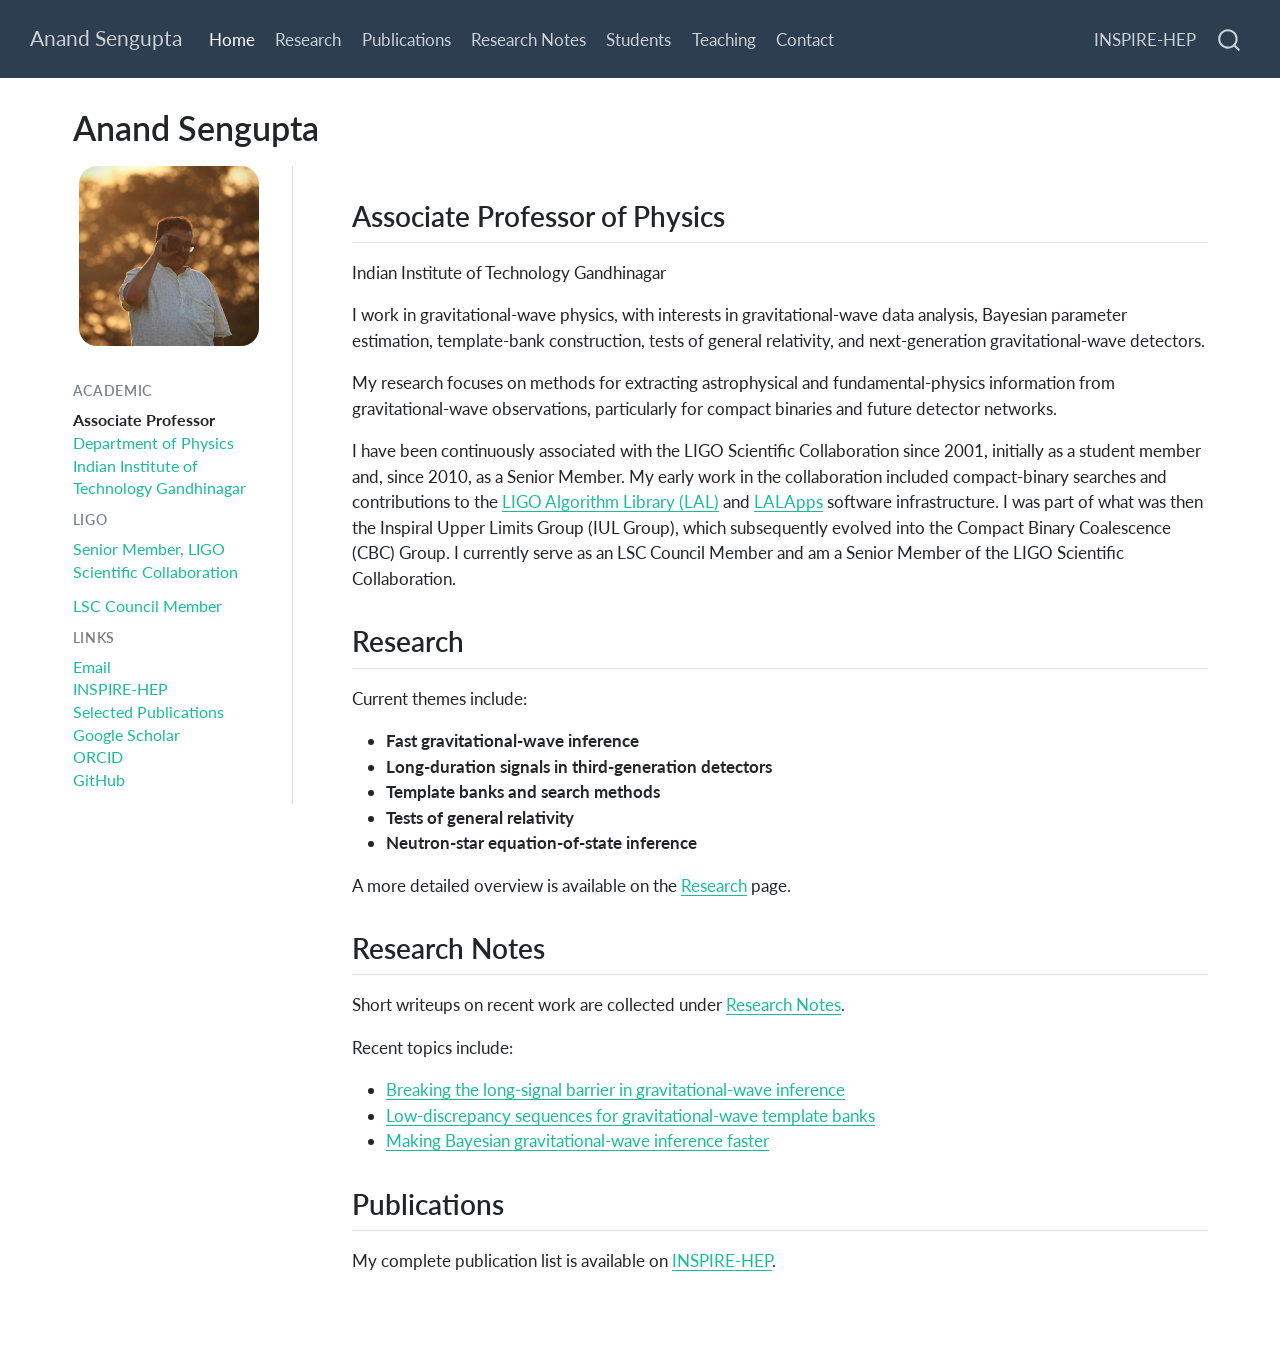
==== docs/index.html @ d50a05b2 "Update publications from INSPIRE" ====
<!DOCTYPE html>
<html xmlns="http://www.w3.org/1999/xhtml" lang="en" xml:lang="en"><head>

<meta charset="utf-8">
<meta name="generator" content="quarto-1.10.18">

<meta name="viewport" content="width=device-width, initial-scale=1.0, user-scalable=yes">


<title>Anand Sengupta</title>
<style>
/* Default styles provided by pandoc.
** See https://pandoc.org/MANUAL.html#variables-for-html for config info.
*/
span.smallcaps{font-variant: small-caps;}
div.columns{display: flex; gap: 1.5em;}
div.column{flex: auto;}
@media screen {
div.columns{gap: min(4vw, 1.5em);}
div.column{overflow-x: auto;}
}
div.hanging-indent{margin-left: 1.5em; text-indent: -1.5em;}
ul.task-list{list-style: none;}
ul.task-list li input[type="checkbox"] {
  width: 0.8em;
  margin: 0 0.8em 0.2em -1em; /* quarto-specific, see https://github.com/quarto-dev/quarto-cli/issues/4556 */ 
  vertical-align: middle;
}
</style>


<script src="site_libs/quarto-nav/quarto-nav.js"></script>
<script src="site_libs/quarto-nav/headroom.min.js"></script>
<script src="site_libs/clipboard/clipboard.min.js"></script>
<script src="site_libs/quarto-search/autocomplete.umd.js"></script>
<script src="site_libs/quarto-search/fuse.min.js"></script>
<script src="site_libs/quarto-search/quarto-search.js"></script>
<meta name="quarto:offset" content="./">
<script src="site_libs/quarto-html/quarto.js" type="module"></script>
<script src="site_libs/quarto-html/tabsets/tabsets.js" type="module"></script>
<script src="site_libs/quarto-html/popper.min.js"></script>
<script src="site_libs/quarto-html/tippy.umd.min.js"></script>
<script src="site_libs/quarto-html/anchor.min.js"></script>
<link href="site_libs/quarto-html/tippy.css" rel="stylesheet">
<link href="site_libs/quarto-html/quarto-syntax-highlighting-64a204ab8560d761af7679ceaba22944.css" rel="stylesheet" id="quarto-text-highlighting-styles">
<script src="site_libs/bootstrap/bootstrap.min.js"></script>
<link href="site_libs/bootstrap/bootstrap-icons.css" rel="stylesheet">
<link href="site_libs/bootstrap/bootstrap-65ab6f6afcc98c2005f3bec1c5e98b7d.min.css" rel="stylesheet" append-hash="true" id="quarto-bootstrap" data-mode="light">
<script id="quarto-search-options" type="application/json">{
  "location": "navbar",
  "copy-button": false,
  "collapse-after": 3,
  "panel-placement": "end",
  "type": "overlay",
  "limit": 50,
  "keyboard-shortcut": [
    "f",
    "/",
    "s"
  ],
  "show-item-context": false,
  "language": {
    "search-no-results-text": "No results",
    "search-matching-documents-text": "matching documents",
    "search-copy-link-title": "Copy link to search",
    "search-hide-matches-text": "Hide additional matches",
    "search-more-match-text": "more match in this document",
    "search-more-matches-text": "more matches in this document",
    "search-clear-button-title": "Clear",
    "search-text-placeholder": "",
    "search-detached-cancel-button-title": "Cancel",
    "search-submit-button-title": "Submit",
    "search-label": "Search"
  }
}</script>


<link rel="stylesheet" href="styles.css">
</head>

<body class="nav-fixed quarto-light">

<div id="quarto-search-results"></div>
  <header id="quarto-header" class="headroom fixed-top">
    <nav class="navbar navbar-expand-lg " data-bs-theme="dark">
      <div class="navbar-container container-fluid">
      <div class="navbar-brand-container mx-auto">
    <a class="navbar-brand" href="./index.html">
    <span class="navbar-title">Anand Sengupta</span>
    </a>
  </div>
            <div id="quarto-search" class="" title="Search"></div>
          <button class="navbar-toggler" type="button" data-bs-toggle="collapse" data-bs-target="#navbarCollapse" aria-controls="navbarCollapse" role="menu" aria-expanded="false" aria-label="Toggle navigation" onclick="if (window.quartoToggleHeadroom) { window.quartoToggleHeadroom(); }">
  <span class="navbar-toggler-icon"></span>
</button>
          <div class="collapse navbar-collapse" id="navbarCollapse">
            <ul class="navbar-nav navbar-nav-scroll me-auto">
  <li class="nav-item">
    <a class="nav-link active" href="./index.html" aria-current="page"> 
<span class="menu-text">Home</span></a>
  </li>  
  <li class="nav-item">
    <a class="nav-link" href="./research.html"> 
<span class="menu-text">Research</span></a>
  </li>  
  <li class="nav-item">
    <a class="nav-link" href="./publications.html"> 
<span class="menu-text">Publications</span></a>
  </li>  
  <li class="nav-item">
    <a class="nav-link" href="./posts/indigo-d/index.html"> 
<span class="menu-text">Research Notes</span></a>
  </li>  
  <li class="nav-item">
    <a class="nav-link" href="./students.html"> 
<span class="menu-text">Students</span></a>
  </li>  
  <li class="nav-item">
    <a class="nav-link" href="./teaching.html"> 
<span class="menu-text">Teaching</span></a>
  </li>  
  <li class="nav-item">
    <a class="nav-link" href="./contact.html"> 
<span class="menu-text">Contact</span></a>
  </li>  
</ul>
            <ul class="navbar-nav navbar-nav-scroll ms-auto">
  <li class="nav-item">
    <a class="nav-link" href="https://inspirehep.net/authors/1040066"> 
<span class="menu-text">INSPIRE-HEP</span></a>
  </li>  
</ul>
          </div> <!-- /navcollapse -->
            <div class="quarto-navbar-tools">
</div>
      </div> <!-- /container-fluid -->
    </nav>
</header>
<!-- content -->
<div id="quarto-content" class="quarto-container page-columns page-rows-contents page-layout-full page-navbar">
<!-- sidebar -->
<!-- margin-sidebar -->
    
<!-- main -->
<main class="content column-page" id="quarto-document-content">

<header id="title-block-header" class="quarto-title-block default">
<div class="quarto-title">
<h1 class="title">Anand Sengupta</h1>
</div>



<div class="quarto-title-meta column-page">

    
  
    
  </div>
  


</header>


<div class="home-layout">
<div class="home-sidebar">
<p><img src="images/profile.jpg" class="profile-photo img-fluid"></p>
<section id="academic" class="level3">
<h3 class="anchored" data-anchor-id="academic">Academic</h3>
<p><strong>Associate Professor</strong><br>
<a href="https://physics.iitgn.ac.in/">Department of Physics</a><br>
<a href="https://iitgn.ac.in/">Indian Institute of Technology Gandhinagar</a></p>
</section>
<section id="ligo" class="level3">
<h3 class="anchored" data-anchor-id="ligo">LIGO</h3>
<p><a href="https://www.ligo.org/">Senior Member, LIGO Scientific Collaboration</a></p>
<p><a href="https://ligo.org/organization/">LSC Council Member</a></p>
</section>
<section id="links" class="level3">
<h3 class="anchored" data-anchor-id="links">Links</h3>
<p><a href="mailto:asengupta@iitgn.ac.in">Email</a><br>
<a href="https://inspirehep.net/authors/1040066">INSPIRE-HEP</a><br>
<a href="publications.html">Selected Publications</a><br>
<a href="https://scholar.google.com/citations?hl=en&amp;user=nqD2hsYAAAAJ&amp;sortby=pubdate">Google Scholar</a><br>
<a href="https://orcid.org/0000-0002-3212-0475">ORCID</a><br>
<a href="https://github.com/asengupta74">GitHub</a></p>
</section>
</div>
<div class="home-main">
<section id="associate-professor-of-physics" class="level2">
<h2 class="anchored" data-anchor-id="associate-professor-of-physics">Associate Professor of Physics</h2>
<p>Indian Institute of Technology Gandhinagar</p>
<p>I work in gravitational-wave physics, with interests in gravitational-wave data analysis, Bayesian parameter estimation, template-bank construction, tests of general relativity, and next-generation gravitational-wave detectors.</p>
<p>My research focuses on methods for extracting astrophysical and fundamental-physics information from gravitational-wave observations, particularly for compact binaries and future detector networks.</p>
<p>I have been continuously associated with the LIGO Scientific Collaboration since 2001, initially as a student member and, since 2010, as a Senior Member. My early work in the collaboration included compact-binary searches and contributions to the <a href="https://git.ligo.org/lscsoft/lalsuite/-/tree/master/lal">LIGO Algorithm Library (LAL)</a> and <a href="https://git.ligo.org/lscsoft/lalsuite/-/tree/master/lalapps">LALApps</a> software infrastructure. I was part of what was then the Inspiral Upper Limits Group (IUL Group), which subsequently evolved into the Compact Binary Coalescence (CBC) Group. I currently serve as an LSC Council Member and am a Senior Member of the LIGO Scientific Collaboration.</p>
</section>
<section id="research" class="level2">
<h2 class="anchored" data-anchor-id="research">Research</h2>
<p>Current themes include:</p>
<ul>
<li><strong>Fast gravitational-wave inference</strong></li>
<li><strong>Long-duration signals in third-generation detectors</strong></li>
<li><strong>Template banks and search methods</strong></li>
<li><strong>Tests of general relativity</strong></li>
<li><strong>Neutron-star equation-of-state inference</strong></li>
</ul>
<p>A more detailed overview is available on the <a href="research.html">Research</a> page.</p>
</section>
<section id="research-notes" class="level2">
<h2 class="anchored" data-anchor-id="research-notes">Research Notes</h2>
<p>Short writeups on recent work are collected under <a href="posts/indigo-d/index.html">Research Notes</a>.</p>
<p>Recent topics include:</p>
<ul>
<li><a href="posts/long-signal-barrier/index.html">Breaking the long-signal barrier in gravitational-wave inference</a></li>
<li><a href="posts/low-discrepancy-template-banks/index.html">Low-discrepancy sequences for gravitational-wave template banks</a></li>
<li><a href="posts/fast-bayesian-inference/index.html">Making Bayesian gravitational-wave inference faster</a></li>
</ul>
</section>
<section id="publications" class="level2">
<h2 class="anchored" data-anchor-id="publications">Publications</h2>
<p>My complete publication list is available on <a href="https://inspirehep.net/authors/1040066">INSPIRE-HEP</a>.</p>
</section>
</div>
</div>



</main> <!-- /main -->
<script id="quarto-html-after-body" type="application/javascript">
  window.document.addEventListener("DOMContentLoaded", function (event) {
    const icon = "";
    const anchorJS = new window.AnchorJS();
    anchorJS.options = {
      placement: 'right',
      icon: icon
    };
    anchorJS.add('.anchored');
    const isCodeAnnotation = (el) => {
      for (const clz of el.classList) {
        if (clz.startsWith('code-annotation-')) {                     
          return true;
        }
      }
      return false;
    }
    const onCopySuccess = function(e) {
      // button target
      const button = e.trigger;
      // don't keep focus
      button.blur();
      // flash "checked"
      button.classList.add('code-copy-button-checked');
      var currentTitle = button.getAttribute("title");
      button.setAttribute("title", "Copied!");
      let tooltip;
      if (window.bootstrap) {
        button.setAttribute("data-bs-toggle", "tooltip");
        button.setAttribute("data-bs-placement", "left");
        button.setAttribute("data-bs-title", "Copied!");
        tooltip = new bootstrap.Tooltip(button, 
          { trigger: "manual", 
            customClass: "code-copy-button-tooltip",
            offset: [0, -8]});
        tooltip.show();    
      }
      setTimeout(function() {
        if (tooltip) {
          tooltip.hide();
          button.removeAttribute("data-bs-title");
          button.removeAttribute("data-bs-toggle");
          button.removeAttribute("data-bs-placement");
        }
        button.setAttribute("title", currentTitle);
        button.classList.remove('code-copy-button-checked');
      }, 1000);
      // clear code selection
      e.clearSelection();
    }
    const getTextToCopy = function(trigger) {
      const outerScaffold = trigger.parentElement.cloneNode(true);
      const codeEl = outerScaffold.querySelector('code');
      for (const childEl of codeEl.children) {
        if (isCodeAnnotation(childEl)) {
          childEl.remove();
        }
      }
      return codeEl.innerText;
    }
    const clipboard = new window.ClipboardJS('.code-copy-button:not([data-in-quarto-modal])', {
      text: getTextToCopy
    });
    clipboard.on('success', onCopySuccess);
    if (window.document.getElementById('quarto-embedded-source-code-modal')) {
      const clipboardModal = new window.ClipboardJS('.code-copy-button[data-in-quarto-modal]', {
        text: getTextToCopy,
        container: window.document.getElementById('quarto-embedded-source-code-modal')
      });
      clipboardModal.on('success', onCopySuccess);
    }
      var localhostRegex = new RegExp(/^(?:http|https):\/\/localhost\:?[0-9]*\//);
      var mailtoRegex = new RegExp(/^mailto:/);
        var filterRegex = new RegExp('/' + window.location.host + '/');
      var isInternal = (href) => {
          return filterRegex.test(href) || localhostRegex.test(href) || mailtoRegex.test(href);
      }
      // Inspect non-navigation links and adorn them if external
     var links = window.document.querySelectorAll('a[href]:not(.nav-link):not(.navbar-brand):not(.toc-action):not(.sidebar-link):not(.sidebar-item-toggle):not(.pagination-link):not(.no-external):not([aria-hidden]):not(.dropdown-item):not(.quarto-navigation-tool):not(.about-link)');
      for (var i=0; i<links.length; i++) {
        const link = links[i];
        if (!isInternal(link.href)) {
          // undo the damage that might have been done by quarto-nav.js in the case of
          // links that we want to consider external
          if (link.dataset.originalHref !== undefined) {
            link.href = link.dataset.originalHref;
          }
        }
      }
    function tippyHover(el, contentFn, onTriggerFn, onUntriggerFn) {
      const config = {
        allowHTML: true,
        maxWidth: 500,
        delay: 100,
        arrow: false,
        appendTo: function(el) {
            return el.parentElement;
        },
        interactive: true,
        interactiveBorder: 10,
        theme: 'quarto',
        placement: 'bottom-start',
      };
      if (contentFn) {
        config.content = contentFn;
      }
      if (onTriggerFn) {
        config.onTrigger = onTriggerFn;
      }
      if (onUntriggerFn) {
        config.onUntrigger = onUntriggerFn;
      }
      window.tippy(el, config); 
    }
    const noterefs = window.document.querySelectorAll('a[role="doc-noteref"]');
    for (var i=0; i<noterefs.length; i++) {
      const ref = noterefs[i];
      tippyHover(ref, function() {
        // use id or data attribute instead here
        let href = ref.getAttribute('data-footnote-href') || ref.getAttribute('href');
        try { href = new URL(href).hash; } catch {}
        const id = href.replace(/^#\/?/, "");
        const note = window.document.getElementById(id);
        if (note) {
          return note.innerHTML;
        } else {
          return "";
        }
      });
    }
    const xrefs = window.document.querySelectorAll('a.quarto-xref');
    const processXRef = (id, note) => {
      // Strip column container classes
      const stripColumnClz = (el) => {
        el.classList.remove("page-full", "page-columns");
        if (el.children) {
          for (const child of el.children) {
            stripColumnClz(child);
          }
        }
      }
      stripColumnClz(note)
      if (id === null || id.startsWith('sec-')) {
        // Special case sections, only their first couple elements
        const container = document.createElement("div");
        if (note.children && note.children.length > 2) {
          container.appendChild(note.children[0].cloneNode(true));
          for (let i = 1; i < note.children.length; i++) {
            const child = note.children[i];
            if (child.tagName === "P" && child.innerText === "") {
              continue;
            } else {
              container.appendChild(child.cloneNode(true));
              break;
            }
          }
          if (window.Quarto?.typesetMath) {
            window.Quarto.typesetMath(container);
          }
          return container.innerHTML
        } else {
          if (window.Quarto?.typesetMath) {
            window.Quarto.typesetMath(note);
          }
          return note.innerHTML;
        }
      } else {
        // Remove any anchor links if they are present
        const anchorLink = note.querySelector('a.anchorjs-link');
        if (anchorLink) {
          anchorLink.remove();
        }
        if (window.Quarto?.typesetMath) {
          window.Quarto.typesetMath(note);
        }
        if (note.classList.contains("callout")) {
          return note.outerHTML;
        } else {
          return note.innerHTML;
        }
      }
    }
    for (var i=0; i<xrefs.length; i++) {
      const xref = xrefs[i];
      tippyHover(xref, undefined, function(instance) {
        instance.disable();
        let url = xref.getAttribute('href');
        let hash = undefined; 
        if (url.startsWith('#')) {
          hash = url;
        } else {
          try { hash = new URL(url).hash; } catch {}
        }
        if (hash) {
          const id = hash.replace(/^#\/?/, "");
          const note = window.document.getElementById(id);
          if (note !== null) {
            try {
              const html = processXRef(id, note.cloneNode(true));
              instance.setContent(html);
            } finally {
              instance.enable();
              instance.show();
            }
          } else {
            // See if we can fetch this
            fetch(url.split('#')[0])
            .then(res => res.text())
            .then(html => {
              const parser = new DOMParser();
              const htmlDoc = parser.parseFromString(html, "text/html");
              const note = htmlDoc.getElementById(id);
              if (note !== null) {
                const html = processXRef(id, note);
                instance.setContent(html);
              } 
            }).finally(() => {
              instance.enable();
              instance.show();
            });
          }
        } else {
          // See if we can fetch a full url (with no hash to target)
          // This is a special case and we should probably do some content thinning / targeting
          fetch(url)
          .then(res => res.text())
          .then(html => {
            const parser = new DOMParser();
            const htmlDoc = parser.parseFromString(html, "text/html");
            const note = htmlDoc.querySelector('main.content');
            if (note !== null) {
              // This should only happen for chapter cross references
              // (since there is no id in the URL)
              // remove the first header
              if (note.children.length > 0 && note.children[0].tagName === "HEADER") {
                note.children[0].remove();
              }
              const html = processXRef(null, note);
              instance.setContent(html);
            } 
          }).finally(() => {
            instance.enable();
            instance.show();
          });
        }
      }, function(instance) {
      });
    }
        let selectedAnnoteEl;
        const selectorForAnnotation = ( cell, annotation) => {
          let cellAttr = 'data-code-cell="' + cell + '"';
          let lineAttr = 'data-code-annotation="' +  annotation + '"';
          const selector = 'span[' + cellAttr + '][' + lineAttr + ']';
          return selector;
        }
        const selectCodeLines = (annoteEl) => {
          const doc = window.document;
          const targetCell = annoteEl.getAttribute("data-target-cell");
          const targetAnnotation = annoteEl.getAttribute("data-target-annotation");
          const annoteSpan = window.document.querySelector(selectorForAnnotation(targetCell, targetAnnotation));
          const lines = annoteSpan.getAttribute("data-code-lines").split(",");
          const lineIds = lines.map((line) => {
            return targetCell + "-" + line;
          })
          let top = null;
          let height = null;
          let parent = null;
          if (lineIds.length > 0) {
              //compute the position of the single el (top and bottom and make a div)
              const el = window.document.getElementById(lineIds[0]);
              top = el.offsetTop;
              height = el.offsetHeight;
              parent = el.parentElement.parentElement;
            if (lineIds.length > 1) {
              const lastEl = window.document.getElementById(lineIds[lineIds.length - 1]);
              const bottom = lastEl.offsetTop + lastEl.offsetHeight;
              height = bottom - top;
            }
            if (top !== null && height !== null && parent !== null) {
              // cook up a div (if necessary) and position it 
              let div = window.document.getElementById("code-annotation-line-highlight");
              if (div === null) {
                div = window.document.createElement("div");
                div.setAttribute("id", "code-annotation-line-highlight");
                div.style.position = 'absolute';
                parent.appendChild(div);
              }
              div.style.top = top - 2 + "px";
              div.style.height = height + 4 + "px";
              div.style.left = 0;
              let gutterDiv = window.document.getElementById("code-annotation-line-highlight-gutter");
              if (gutterDiv === null) {
                gutterDiv = window.document.createElement("div");
                gutterDiv.setAttribute("id", "code-annotation-line-highlight-gutter");
                gutterDiv.style.position = 'absolute';
                const codeCell = window.document.getElementById(targetCell);
                const gutter = codeCell.querySelector('.code-annotation-gutter');
                gutter.appendChild(gutterDiv);
              }
              gutterDiv.style.top = top - 2 + "px";
              gutterDiv.style.height = height + 4 + "px";
            }
            selectedAnnoteEl = annoteEl;
          }
        };
        const unselectCodeLines = () => {
          const elementsIds = ["code-annotation-line-highlight", "code-annotation-line-highlight-gutter"];
          elementsIds.forEach((elId) => {
            const div = window.document.getElementById(elId);
            if (div) {
              div.remove();
            }
          });
          selectedAnnoteEl = undefined;
        };
          // Handle positioning of the toggle
      window.addEventListener(
        "resize",
        throttle(() => {
          elRect = undefined;
          if (selectedAnnoteEl) {
            selectCodeLines(selectedAnnoteEl);
          }
        }, 10)
      );
      function throttle(fn, ms) {
      let throttle = false;
      let timer;
        return (...args) => {
          if(!throttle) { // first call gets through
              fn.apply(this, args);
              throttle = true;
          } else { // all the others get throttled
              if(timer) clearTimeout(timer); // cancel #2
              timer = setTimeout(() => {
                fn.apply(this, args);
                timer = throttle = false;
              }, ms);
          }
        };
      }
        // Attach click handler to the DT
        const annoteDls = window.document.querySelectorAll('dt[data-target-cell]');
        for (const annoteDlNode of annoteDls) {
          annoteDlNode.addEventListener('click', (event) => {
            const clickedEl = event.target;
            if (clickedEl !== selectedAnnoteEl) {
              unselectCodeLines();
              const activeEl = window.document.querySelector('dt[data-target-cell].code-annotation-active');
              if (activeEl) {
                activeEl.classList.remove('code-annotation-active');
              }
              selectCodeLines(clickedEl);
              clickedEl.classList.add('code-annotation-active');
            } else {
              // Unselect the line
              unselectCodeLines();
              clickedEl.classList.remove('code-annotation-active');
            }
          });
        }
    const findCites = (el) => {
      const parentEl = el.parentElement;
      if (parentEl) {
        const cites = parentEl.dataset.cites;
        if (cites) {
          return {
            el,
            cites: cites.split(' ')
          };
        } else {
          return findCites(el.parentElement)
        }
      } else {
        return undefined;
      }
    };
    var bibliorefs = window.document.querySelectorAll('a[role="doc-biblioref"]');
    for (var i=0; i<bibliorefs.length; i++) {
      const ref = bibliorefs[i];
      const citeInfo = findCites(ref);
      if (citeInfo) {
        tippyHover(citeInfo.el, function() {
          var popup = window.document.createElement('div');
          citeInfo.cites.forEach(function(cite) {
            var citeDiv = window.document.createElement('div');
            citeDiv.classList.add('hanging-indent');
            citeDiv.classList.add('csl-entry');
            var biblioDiv = window.document.getElementById('ref-' + cite);
            if (biblioDiv) {
              citeDiv.innerHTML = biblioDiv.innerHTML;
            }
            popup.appendChild(citeDiv);
          });
          return popup.innerHTML;
        });
      }
    }
  });
  </script>
</div> <!-- /content -->




</body></html>
---- docs/site_libs/quarto-html/tippy.css ----
.tippy-box[data-animation=fade][data-state=hidden]{opacity:0}[data-tippy-root]{max-width:calc(100vw - 10px)}.tippy-box{position:relative;background-color:#333;color:#fff;border-radius:4px;font-size:14px;line-height:1.4;white-space:normal;outline:0;transition-property:transform,visibility,opacity}.tippy-box[data-placement^=top]>.tippy-arrow{bottom:0}.tippy-box[data-placement^=top]>.tippy-arrow:before{bottom:-7px;left:0;border-width:8px 8px 0;border-top-color:initial;transform-origin:center top}.tippy-box[data-placement^=bottom]>.tippy-arrow{top:0}.tippy-box[data-placement^=bottom]>.tippy-arrow:before{top:-7px;left:0;border-width:0 8px 8px;border-bottom-color:initial;transform-origin:center bottom}.tippy-box[data-placement^=left]>.tippy-arrow{right:0}.tippy-box[data-placement^=left]>.tippy-arrow:before{border-width:8px 0 8px 8px;border-left-color:initial;right:-7px;transform-origin:center left}.tippy-box[data-placement^=right]>.tippy-arrow{left:0}.tippy-box[data-placement^=right]>.tippy-arrow:before{left:-7px;border-width:8px 8px 8px 0;border-right-color:initial;transform-origin:center right}.tippy-box[data-inertia][data-state=visible]{transition-timing-function:cubic-bezier(.54,1.5,.38,1.11)}.tippy-arrow{width:16px;height:16px;color:#333}.tippy-arrow:before{content:"";position:absolute;border-color:transparent;border-style:solid}.tippy-content{position:relative;padding:5px 9px;z-index:1}
---- docs/site_libs/quarto-html/quarto-syntax-highlighting-64a204ab8560d761af7679ceaba22944.css ----
/* quarto syntax highlight colors */
:root {
  --quarto-hl-ot-color: #003B4F;
  --quarto-hl-at-color: #657422;
  --quarto-hl-ss-color: #20794D;
  --quarto-hl-an-color: #5E5E5E;
  --quarto-hl-fu-color: #4758AB;
  --quarto-hl-st-color: #20794D;
  --quarto-hl-cf-color: #003B4F;
  --quarto-hl-op-color: #5E5E5E;
  --quarto-hl-er-color: #AD0000;
  --quarto-hl-bn-color: #AD0000;
  --quarto-hl-al-color: #AD0000;
  --quarto-hl-va-color: #111111;
  --quarto-hl-bu-color: inherit;
  --quarto-hl-ex-color: inherit;
  --quarto-hl-pp-color: #AD0000;
  --quarto-hl-in-color: #5E5E5E;
  --quarto-hl-vs-color: #20794D;
  --quarto-hl-wa-color: #5E5E5E;
  --quarto-hl-do-color: #5E5E5E;
  --quarto-hl-im-color: #00769E;
  --quarto-hl-ch-color: #20794D;
  --quarto-hl-dt-color: #AD0000;
  --quarto-hl-fl-color: #AD0000;
  --quarto-hl-co-color: #5E5E5E;
  --quarto-hl-cv-color: #5E5E5E;
  --quarto-hl-cn-color: #8f5902;
  --quarto-hl-sc-color: #5E5E5E;
  --quarto-hl-dv-color: #AD0000;
  --quarto-hl-kw-color: #003B4F;
}

/* other quarto variables */
:root {
  --quarto-font-monospace: SFMono-Regular, Menlo, Monaco, Consolas, "Liberation Mono", "Courier New", monospace;
}

/* syntax highlight based on Pandoc's rules */
pre > code.sourceCode > span {
  color: #003B4F;
}

code.sourceCode > span {
  color: #003B4F;
}

div.sourceCode,
div.sourceCode pre.sourceCode {
  color: #003B4F;
}

/* Normal */
code span {
  color: #003B4F;
}

/* Alert */
code span.al {
  color: #AD0000;
  font-style: inherit;
}

/* Annotation */
code span.an {
  color: #5E5E5E;
  font-style: inherit;
}

/* Attribute */
code span.at {
  color: #657422;
  font-style: inherit;
}

/* BaseN */
code span.bn {
  color: #AD0000;
  font-style: inherit;
}

/* BuiltIn */
code span.bu {
  font-style: inherit;
}

/* ControlFlow */
code span.cf {
  color: #003B4F;
  font-weight: bold;
  font-style: inherit;
}

/* Char */
code span.ch {
  color: #20794D;
  font-style: inherit;
}

/* Constant */
code span.cn {
  color: #8f5902;
  font-style: inherit;
}

/* Comment */
code span.co {
  color: #5E5E5E;
  font-style: inherit;
}

/* CommentVar */
code span.cv {
  color: #5E5E5E;
  font-style: italic;
}

/* Documentation */
code span.do {
  color: #5E5E5E;
  font-style: italic;
}

/* DataType */
code span.dt {
  color: #AD0000;
  font-style: inherit;
}

/* DecVal */
code span.dv {
  color: #AD0000;
  font-style: inherit;
}

/* Error */
code span.er {
  color: #AD0000;
  font-style: inherit;
}

/* Extension */
code span.ex {
  font-style: inherit;
}

/* Float */
code span.fl {
  color: #AD0000;
  font-style: inherit;
}

/* Function */
code span.fu {
  color: #4758AB;
  font-style: inherit;
}

/* Import */
code span.im {
  color: #00769E;
  font-style: inherit;
}

/* Information */
code span.in {
  color: #5E5E5E;
  font-style: inherit;
}

/* Keyword */
code span.kw {
  color: #003B4F;
  font-weight: bold;
  font-style: inherit;
}

/* Operator */
code span.op {
  color: #5E5E5E;
  font-style: inherit;
}

/* Other */
code span.ot {
  color: #003B4F;
  font-style: inherit;
}

/* Preprocessor */
code span.pp {
  color: #AD0000;
  font-style: inherit;
}

/* SpecialChar */
code span.sc {
  color: #5E5E5E;
  font-style: inherit;
}

/* SpecialString */
code span.ss {
  color: #20794D;
  font-style: inherit;
}

/* String */
code span.st {
  color: #20794D;
  font-style: inherit;
}

/* Variable */
code span.va {
  color: #111111;
  font-style: inherit;
}

/* VerbatimString */
code span.vs {
  color: #20794D;
  font-style: inherit;
}

/* Warning */
code span.wa {
  color: #5E5E5E;
  font-style: italic;
}

.prevent-inlining {
  content: "</";
}

/*# sourceMappingURL=9d8d5bb603a83b8298b89080a598c93b.css.map */
---- docs/styles.css ----
.student-layout {
  display: grid;
  grid-template-columns: 220px minmax(0, 1fr);
  gap: 3rem;
  align-items: start;
}

.student-sidebar {
  position: sticky;
  top: 5.5rem;
  padding-right: 1.5rem;
  border-right: 1px solid #dee2e6;
  font-size: 0.95rem;
}

.student-sidebar h3 {
  margin-top: 0;
  margin-bottom: 0.6rem;
  font-size: 1rem;
}

.student-sidebar h4 {
  margin-top: 1.5rem;
  margin-bottom: 0.4rem;
  font-size: 0.9rem;
  color: #6c757d;
  text-transform: uppercase;
  letter-spacing: 0.03em;
}

.student-sidebar a {
  display: block;
  margin: 0.35rem 0;
  text-decoration: none;
}

.student-sidebar .profile-link {
  font-size: 0.78rem;
  color: #6c757d;
  margin-top: -0.25rem;
  margin-bottom: 0.55rem;
}

.student-entry {
  scroll-margin-top: 6rem;
  margin-bottom: 2.5rem;
}

.student-entry h3 {
  margin-bottom: 0.2rem;
}

@media (max-width: 768px) {
  .student-layout {
    display: block;
  }

  .student-sidebar {
    position: static;
    border-right: none;
    border-bottom: 1px solid #dee2e6;
    padding-right: 0;
    padding-bottom: 1rem;
    margin-bottom: 2rem;
  }
}

/* Research Notes front page */

.notes-layout {
  display: grid;
  grid-template-columns: 240px minmax(0, 1fr);
  gap: 3rem;
  align-items: start;
}

.notes-sidebar {
  position: sticky;
  top: 5.5rem;
  padding-right: 1.5rem;
  border-right: 1px solid #dee2e6;
}

.notes-sidebar h3 {
  margin-top: 0;
  margin-bottom: 1rem;
  font-size: 1rem;
  color: #6c757d;
  text-transform: uppercase;
  letter-spacing: 0.04em;
}

.notes-sidebar a {
  display: block;
  margin-bottom: 1rem;
  line-height: 1.35;
  text-decoration: none;
}

.notes-main {
  max-width: 850px;
}

.featured-note img {
  width: 100%;
  max-width: 850px;
  margin-bottom: 1rem;
}

.featured-note h3 {
  margin-top: 0.4rem;
  font-size: 1.6rem;
}

.featured-note > p:last-child a {
  font-weight: 500;
  text-decoration: none;
}

@media (max-width: 768px) {
  .notes-layout {
    display: block;
  }

  .notes-sidebar {
    position: static;
    border-right: none;
    border-bottom: 1px solid #dee2e6;
    padding-right: 0;
    padding-bottom: 1rem;
    margin-bottom: 2rem;
  }
}

/* Research Notes front page */

.notes-layout {
  display: grid;
  grid-template-columns: 240px minmax(0, 1fr);
  gap: 3rem;
  align-items: start;
}

.notes-sidebar {
  position: sticky;
  top: 5.5rem;
  padding-right: 1.5rem;
  border-right: 1px solid #dee2e6;
}

.notes-sidebar h3 {
  margin-top: 0;
  margin-bottom: 1rem;
  font-size: 1rem;
  color: #6c757d;
  text-transform: uppercase;
  letter-spacing: 0.04em;
}

.notes-sidebar a {
  display: block;
  margin-bottom: 1rem;
  line-height: 1.35;
  text-decoration: none;
}

.notes-main {
  max-width: 850px;
}

.featured-note img {
  width: 100%;
  max-width: 850px;
  margin-bottom: 1rem;
}

.featured-note h3 {
  margin-top: 0.4rem;
  font-size: 1.6rem;
}

.featured-note > p:last-child a {
  font-weight: 500;
  text-decoration: none;
}

@media (max-width: 768px) {
  .notes-layout {
    display: block;
  }

  .notes-sidebar {
    position: static;
    border-right: none;
    border-bottom: 1px solid #dee2e6;
    padding-right: 0;
    padding-bottom: 1rem;
    margin-bottom: 2rem;
  }
}

/* Homepage profile rail */

.home-layout {
  display: grid;
  grid-template-columns: 220px minmax(0, 1fr);
  gap: 3.5rem;
  align-items: start;
}

.home-sidebar {
  position: sticky;
  top: 5.5rem;
  padding-right: 1.5rem;
  border-right: 1px solid #dee2e6;
  font-size: 0.92rem;
  line-height: 1.45;
}

.home-sidebar h3 {
  margin-top: 1.6rem;
  margin-bottom: 0.55rem;
  font-size: 0.82rem;
  font-weight: 600;
  color: #6c757d;
  text-transform: uppercase;
  letter-spacing: 0.05em;
}

.home-sidebar h3:first-child {
  margin-top: 0;
}

.home-sidebar a {
  text-decoration: none;
}

.home-sidebar p {
  margin-bottom: 0.7rem;
}

.home-main {
  max-width: 900px;
}

@media (max-width: 768px) {
  .home-layout {
    display: block;
  }

  .home-sidebar {
    position: static;
    border-right: none;
    border-bottom: 1px solid #dee2e6;
    padding-right: 0;
    padding-bottom: 1.2rem;
    margin-bottom: 2rem;
  }
}

/* Make Research Notes sidebar entries visibly clickable */

#quarto-sidebar .sidebar-item a,
#quarto-sidebar .sidebar-item-text {
  color: var(--bs-link-color);
  text-decoration: none;
}

#quarto-sidebar .sidebar-item a:hover,
#quarto-sidebar .sidebar-item-text:hover {
  color: var(--bs-link-hover-color);
  text-decoration: underline;
}

#quarto-sidebar .sidebar-item a.active {
  font-weight: 600;
}

/* Research-note summary under the page title */

.quarto-title-block .description {
  color: #b22222;
  font-style: italic;
}

/* Final homepage profile-photo styling */
.home-sidebar img.profile-photo {
  display: block;
  width: 180px;
  height: 180px;
  object-fit: cover;
  border-radius: 18px !important;
  margin: 0 auto 2.2rem auto !important;
}

/* Publications page */

.publication-layout {
  display: grid;
  grid-template-columns: 220px minmax(0, 1fr);
  gap: 3rem;
  align-items: start;
}

.publication-sidebar {
  position: sticky;
  top: 5.5rem;
  padding-right: 1.5rem;
  border-right: 1px solid #dee2e6;
  font-size: 0.92rem;
}

.publication-sidebar h3 {
  margin-top: 0;
  margin-bottom: 0.8rem;
  font-size: 0.85rem;
  color: #6c757d;
  text-transform: uppercase;
  letter-spacing: 0.05em;
}

.publication-sidebar a {
  display: block;
  margin-bottom: 0.75rem;
  color: var(--bs-link-color);
  text-decoration: none;
}

.publication-sidebar a:hover {
  color: var(--bs-link-hover-color);
  text-decoration: underline;
}

.publication-main {
  max-width: 900px;
}

@media (max-width: 768px) {
  .publication-layout {
    display: block;
  }

  .publication-sidebar {
    position: static;
    border-right: none;
    border-bottom: 1px solid #dee2e6;
    padding-right: 0;
    padding-bottom: 1rem;
    margin-bottom: 2rem;
  }
}
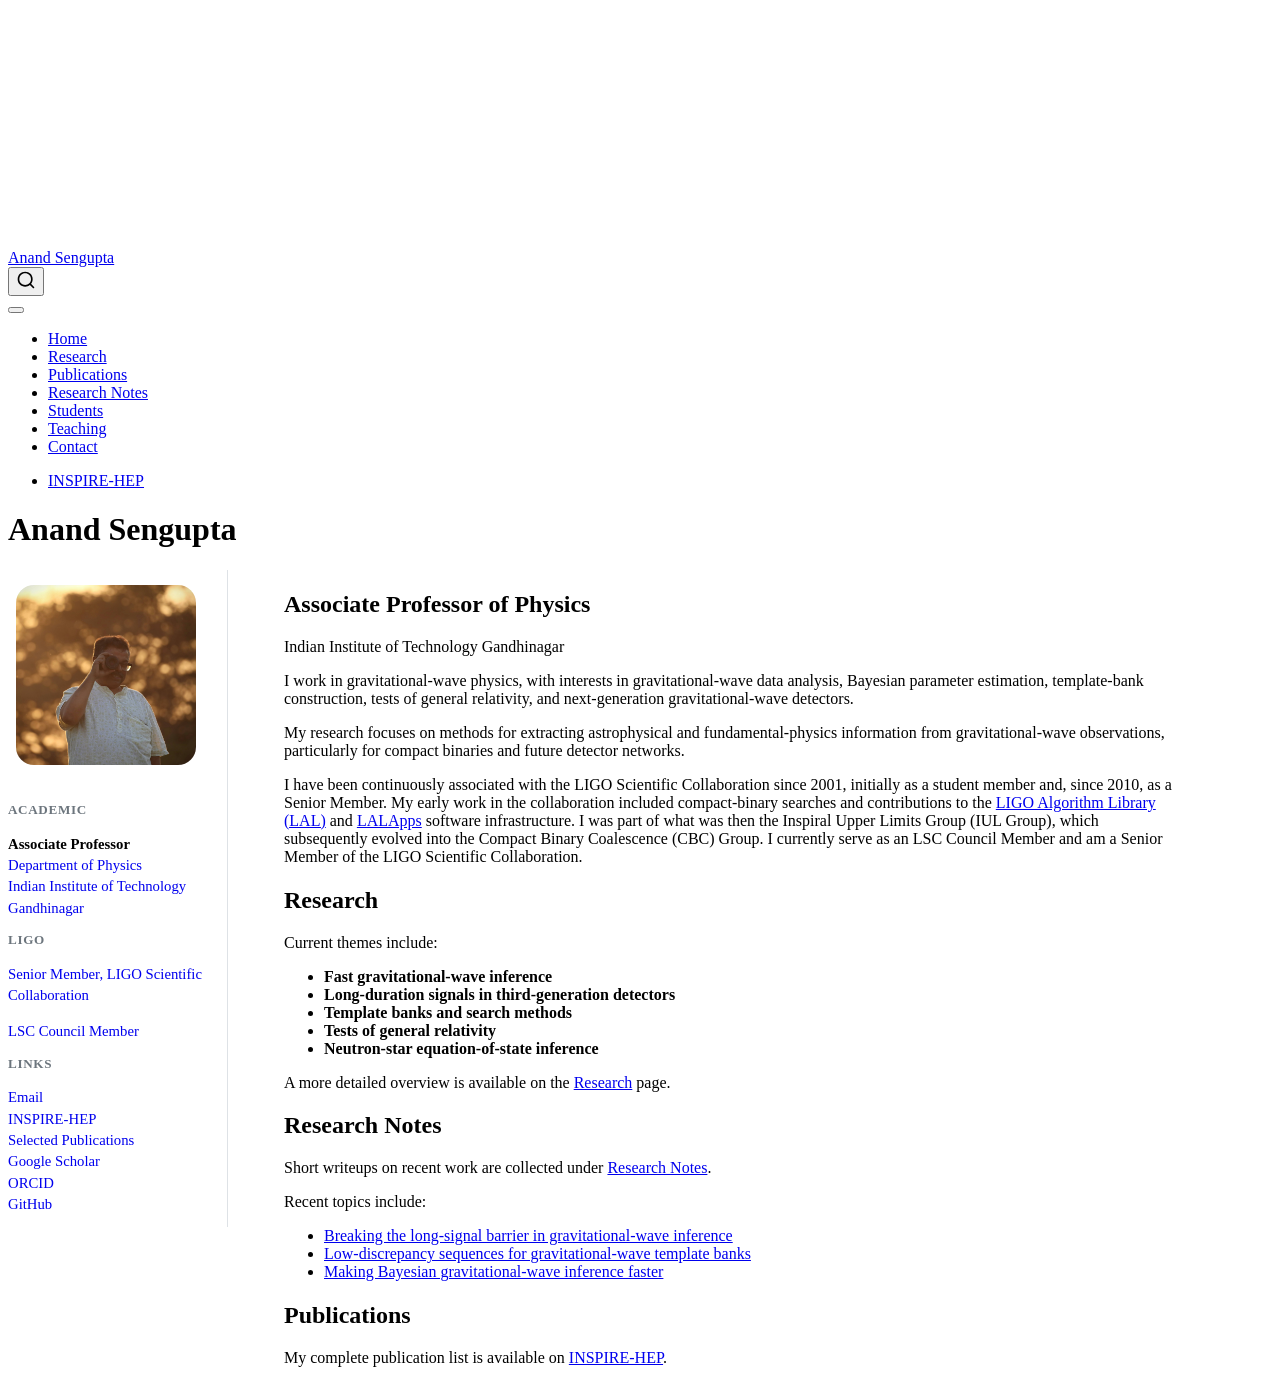
==== commit dc159045: "Keep IndIGO-D detection rate inline" ====
--- a/docs/index.html
+++ b/docs/index.html
@@ -45,7 +45,7 @@
 <link href="site_libs/quarto-html/quarto-syntax-highlighting-64a204ab8560d761af7679ceaba22944.css" rel="stylesheet" id="quarto-text-highlighting-styles">
 <script src="site_libs/bootstrap/bootstrap.min.js"></script>
 <link href="site_libs/bootstrap/bootstrap-icons.css" rel="stylesheet">
-<link href="site_libs/bootstrap/bootstrap-65ab6f6afcc98c2005f3bec1c5e98b7d.min.css" rel="stylesheet" append-hash="true" id="quarto-bootstrap" data-mode="light">
+<link href="site_libs/bootstrap/bootstrap-9d96f532d65220ca877c0304385df42f.min.css" rel="stylesheet" append-hash="true" id="quarto-bootstrap" data-mode="light">
 <script id="quarto-search-options" type="application/json">{
   "location": "navbar",
   "copy-button": false,
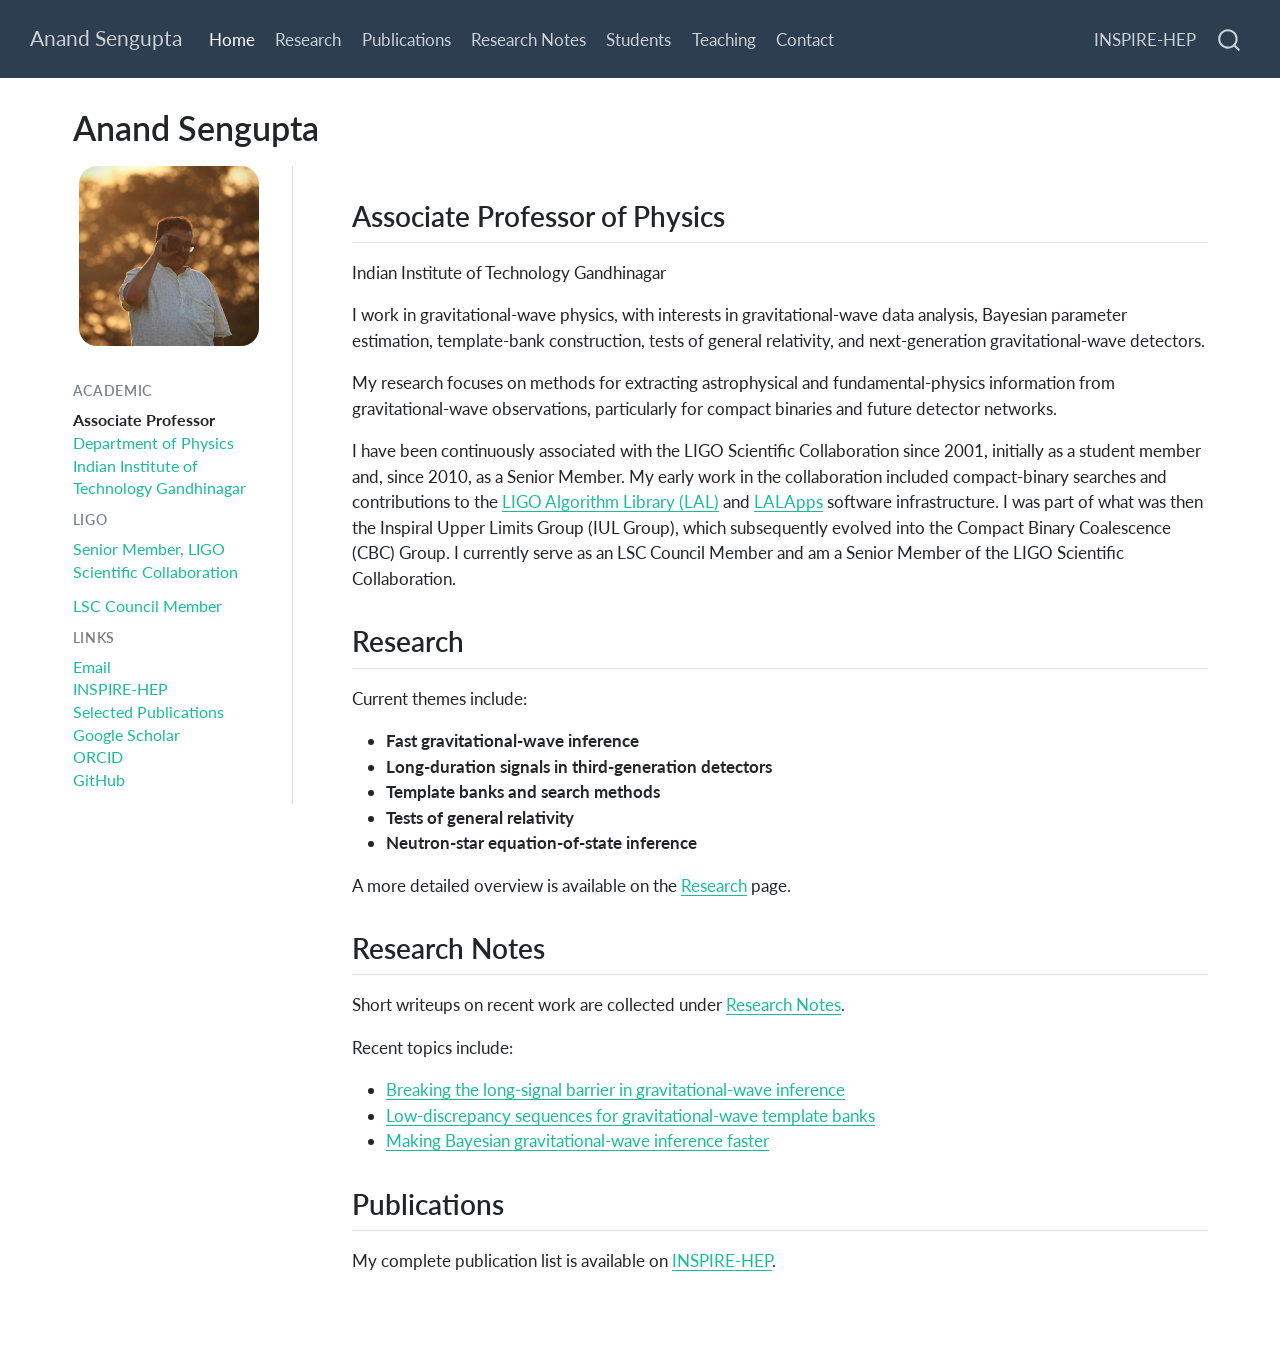
==== commit 3ad18976: "Update publications from INSPIRE" ====
--- a/docs/index.html
+++ b/docs/index.html
@@ -45,7 +45,7 @@
 <link href="site_libs/quarto-html/quarto-syntax-highlighting-64a204ab8560d761af7679ceaba22944.css" rel="stylesheet" id="quarto-text-highlighting-styles">
 <script src="site_libs/bootstrap/bootstrap.min.js"></script>
 <link href="site_libs/bootstrap/bootstrap-icons.css" rel="stylesheet">
-<link href="site_libs/bootstrap/bootstrap-9d96f532d65220ca877c0304385df42f.min.css" rel="stylesheet" append-hash="true" id="quarto-bootstrap" data-mode="light">
+<link href="site_libs/bootstrap/bootstrap-65ab6f6afcc98c2005f3bec1c5e98b7d.min.css" rel="stylesheet" append-hash="true" id="quarto-bootstrap" data-mode="light">
 <script id="quarto-search-options" type="application/json">{
   "location": "navbar",
   "copy-button": false,
@@ -300,7 +300,7 @@
     }
       var localhostRegex = new RegExp(/^(?:http|https):\/\/localhost\:?[0-9]*\//);
       var mailtoRegex = new RegExp(/^mailto:/);
-        var filterRegex = new RegExp('/' + window.location.host + '/');
+        var filterRegex = new RegExp("https:\/\/asengupta\.in");
       var isInternal = (href) => {
           return filterRegex.test(href) || localhostRegex.test(href) || mailtoRegex.test(href);
       }
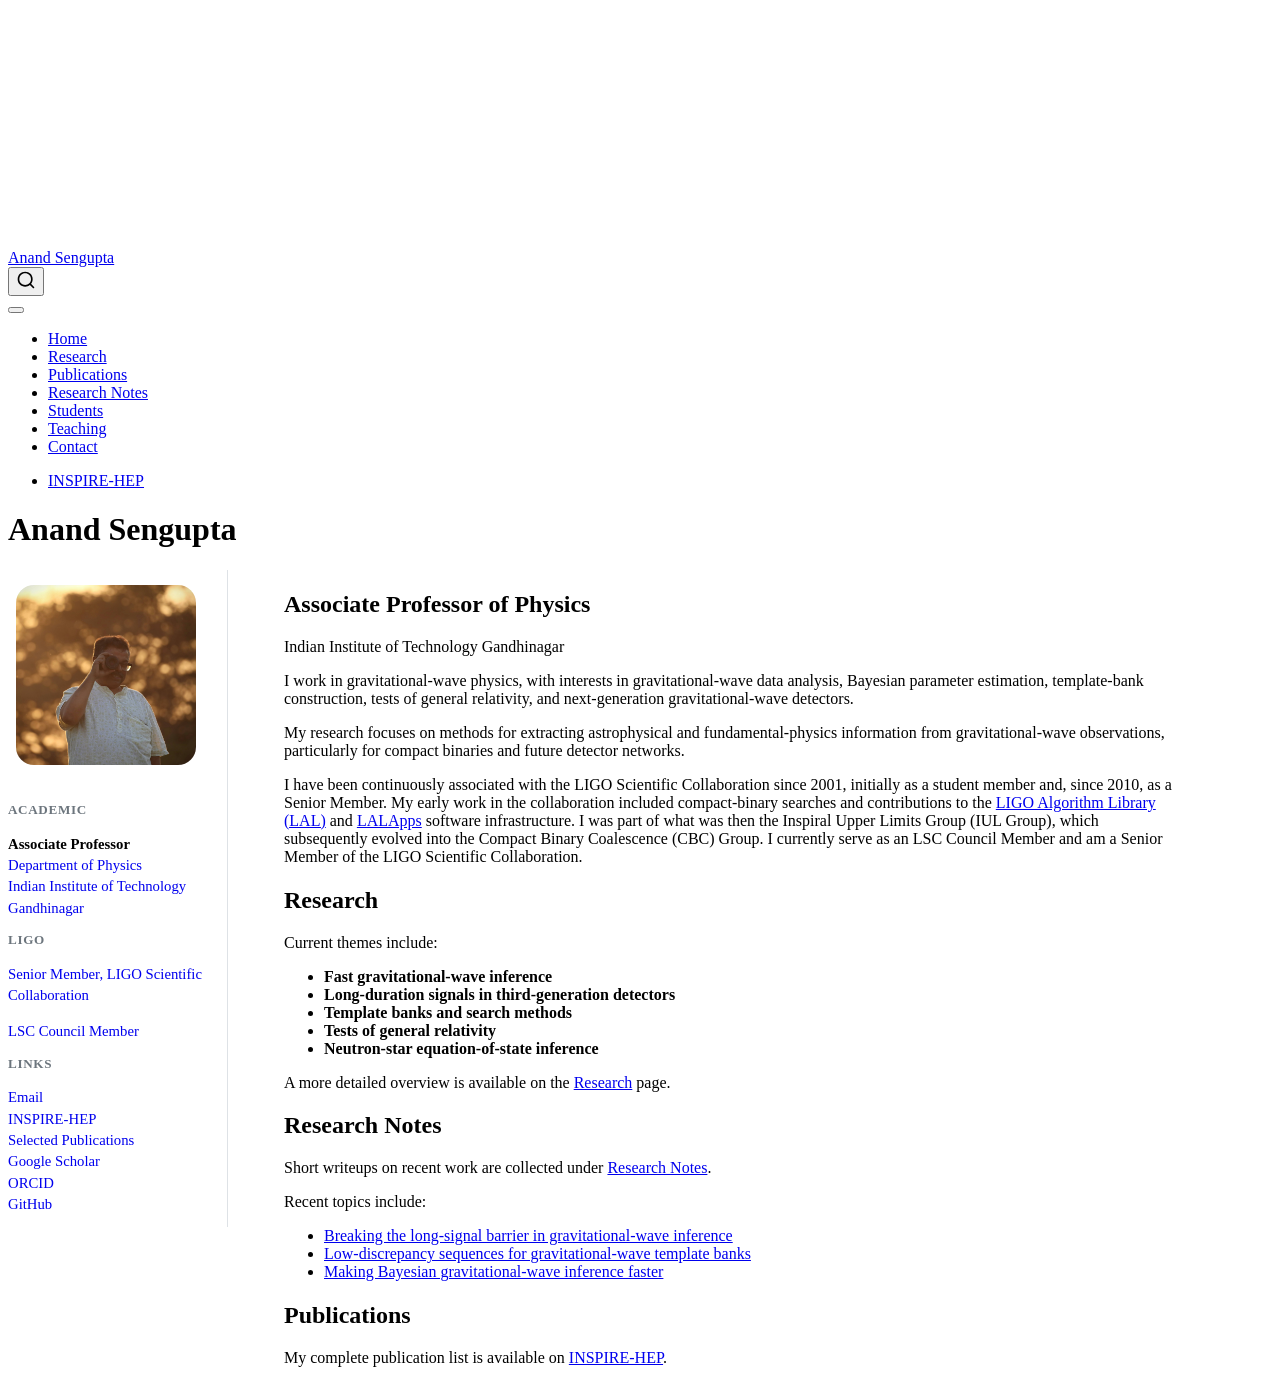
==== commit 9be881df: "Add canonical URLs and remove duplicate publication page" ====
--- a/docs/index.html
+++ b/docs/index.html
@@ -45,7 +45,7 @@
 <link href="site_libs/quarto-html/quarto-syntax-highlighting-64a204ab8560d761af7679ceaba22944.css" rel="stylesheet" id="quarto-text-highlighting-styles">
 <script src="site_libs/bootstrap/bootstrap.min.js"></script>
 <link href="site_libs/bootstrap/bootstrap-icons.css" rel="stylesheet">
-<link href="site_libs/bootstrap/bootstrap-65ab6f6afcc98c2005f3bec1c5e98b7d.min.css" rel="stylesheet" append-hash="true" id="quarto-bootstrap" data-mode="light">
+<link href="site_libs/bootstrap/bootstrap-9d96f532d65220ca877c0304385df42f.min.css" rel="stylesheet" append-hash="true" id="quarto-bootstrap" data-mode="light">
 <script id="quarto-search-options" type="application/json">{
   "location": "navbar",
   "copy-button": false,
@@ -76,6 +76,7 @@
 
 
 <link rel="stylesheet" href="styles.css">
+<link rel="canonical" href="https://asengupta.in/">
 </head>
 
 <body class="nav-fixed quarto-light">
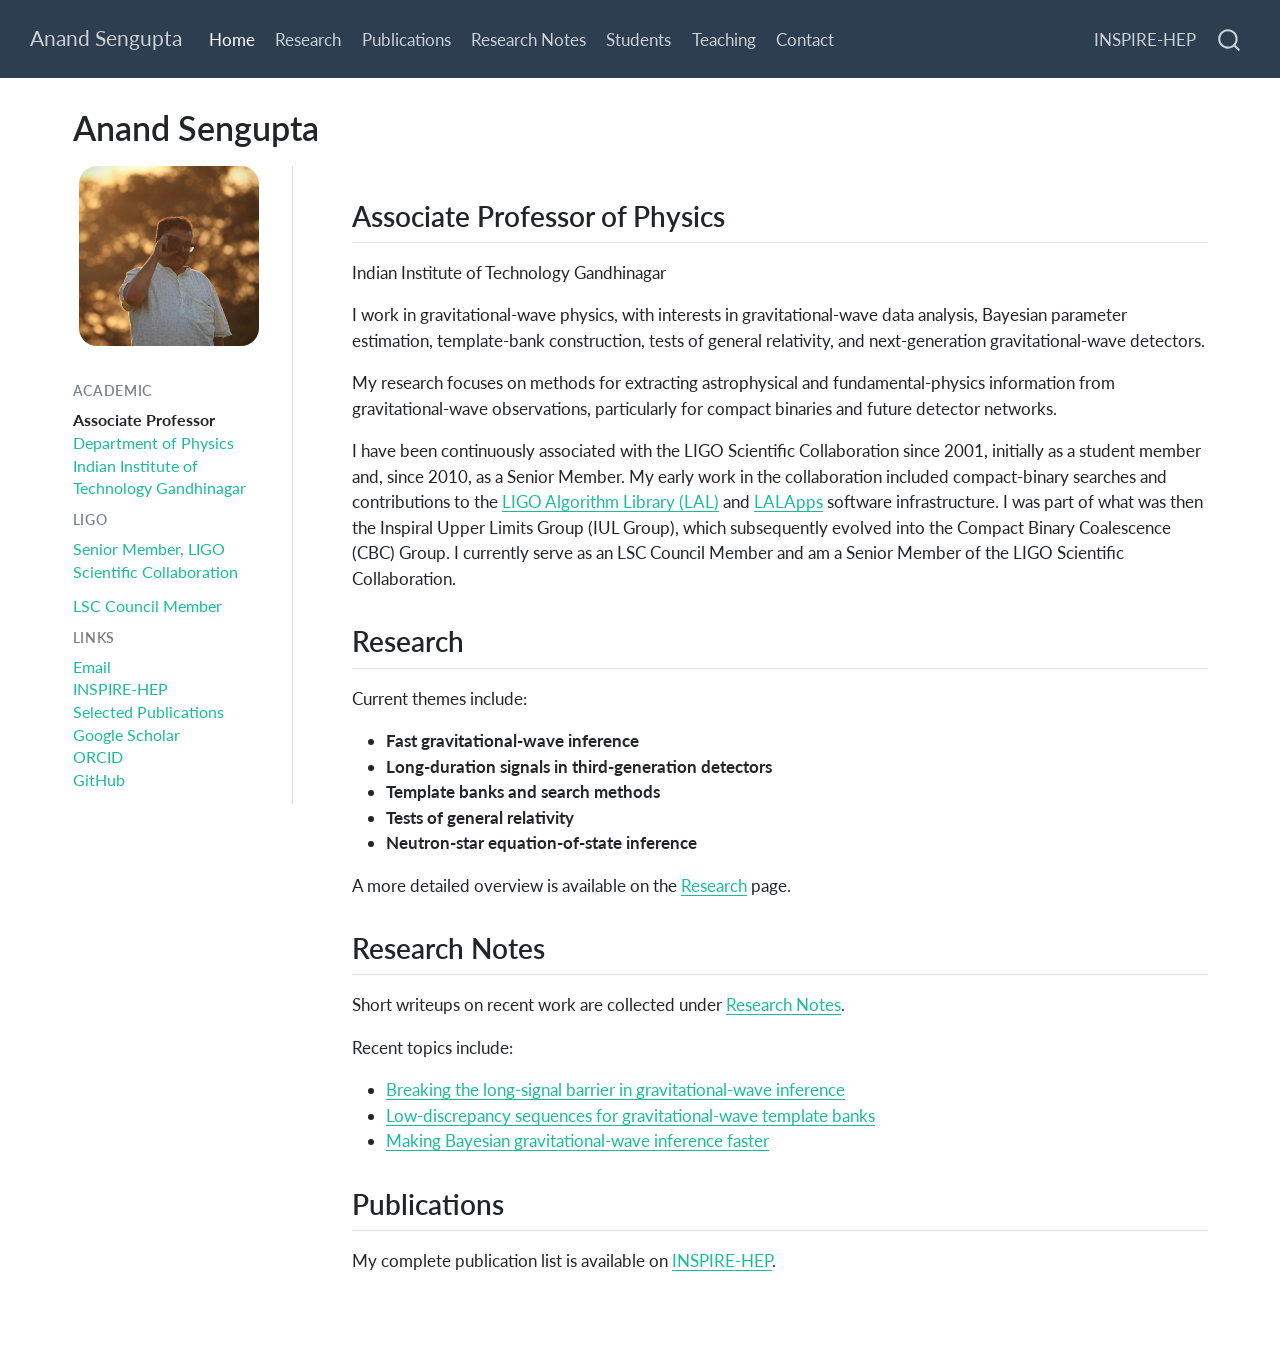
==== commit 6dd4736a: "Update publications from INSPIRE" ====
--- a/docs/index.html
+++ b/docs/index.html
@@ -45,7 +45,7 @@
 <link href="site_libs/quarto-html/quarto-syntax-highlighting-64a204ab8560d761af7679ceaba22944.css" rel="stylesheet" id="quarto-text-highlighting-styles">
 <script src="site_libs/bootstrap/bootstrap.min.js"></script>
 <link href="site_libs/bootstrap/bootstrap-icons.css" rel="stylesheet">
-<link href="site_libs/bootstrap/bootstrap-9d96f532d65220ca877c0304385df42f.min.css" rel="stylesheet" append-hash="true" id="quarto-bootstrap" data-mode="light">
+<link href="site_libs/bootstrap/bootstrap-7100700a5d4657facf49b32369185e6d.min.css" rel="stylesheet" append-hash="true" id="quarto-bootstrap" data-mode="light">
 <script id="quarto-search-options" type="application/json">{
   "location": "navbar",
   "copy-button": false,
--- a/docs/styles.css
+++ b/docs/styles.css
@@ -349,3 +349,116 @@
     margin-bottom: 2rem;
   }
 }
+
+
+/* Student profile photographs */
+
+.student-photo {
+  width: 150px;
+  height: 150px;
+  max-width: 150px;
+  border-radius: 50%;
+  object-fit: cover;
+  object-position: center;
+  float: right;
+  margin: 0 0 1rem 1.25rem;
+  display: block;
+}
+.student-photo img {
+  width: 150px;
+  height: 150px;
+  max-width: 150px;
+  border-radius: 50%;
+  object-fit: cover;
+  object-position: center;
+  display: block;
+}
+
+@media (max-width: 768px) {
+  .student-photo,
+  .student-photo img {
+    float: none;
+    margin: 0 0 1rem 0;
+  }
+}
+
+
+.student-photo-soumen img {
+  object-position: center 28%;
+}
+
+/* Soumen: bias circular crop upward to keep the full head visible */
+img.student-photo-soumen,
+.student-photo-soumen img {
+  object-position: 50% 18% !important;
+}
+
+/* Research-page theme icons */
+.research-icon {
+  display: inline-block;
+  width: 1.2em;
+  margin-right: 0.35rem;
+  font-size: 0.86em;
+  color: #6c757d;
+  opacity: 0.8;
+  vertical-align: 0.04em;
+}
+
+/* Research-page figure layout */
+.research-theme {
+  display: grid;
+  grid-template-columns: minmax(0, 1.35fr) minmax(280px, 0.9fr);
+  gap: 2.4rem;
+  align-items: center;
+  margin: 0.8rem 0 3.1rem 0;
+}
+
+.research-theme-reverse {
+  grid-template-columns: minmax(280px, 0.9fr) minmax(0, 1.35fr);
+}
+
+.research-theme-reverse .research-figure {
+  grid-column: 1;
+  grid-row: 1;
+}
+
+.research-theme-reverse .research-copy {
+  grid-column: 2;
+  grid-row: 1;
+}
+
+.research-figure {
+  text-align: center;
+}
+
+.research-figure img {
+  display: block;
+  width: 100%;
+  max-height: 330px;
+  object-fit: contain;
+  margin: 0 auto;
+}
+
+.research-caption {
+  display: block;
+  margin-top: 0.45rem;
+  font-size: 0.80rem;
+  line-height: 1.35;
+  color: #6c757d;
+}
+
+@media (max-width: 768px) {
+  .research-theme,
+  .research-theme-reverse {
+    display: block;
+    margin-bottom: 2.5rem;
+  }
+
+  .research-figure {
+    margin-top: 1.2rem;
+  }
+
+  .research-figure img {
+    max-height: none;
+  }
+}
